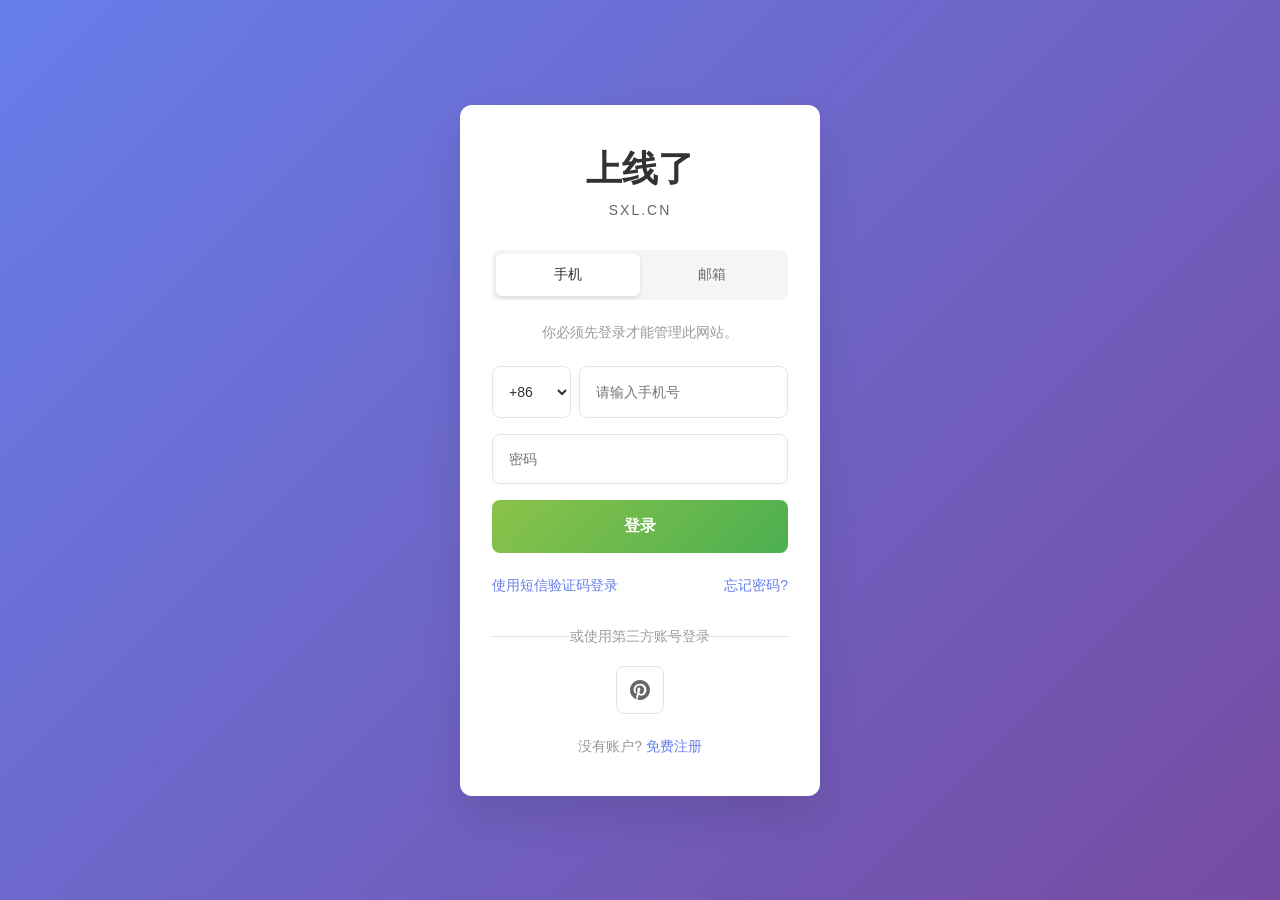
==== chengxu/index.html @ b3b14e8f "Create login page for "Shang Xian Le" web application Co-authored-by: jingxuekang <jingxuekang@gmail" ====
<!DOCTYPE html>
<html lang="zh-CN">
<head>
    <meta charset="UTF-8">
    <meta name="viewport" content="width=device-width, initial-scale=1.0">
    <title>上线了 - 登录</title>
    <link rel="stylesheet" href="style.css">
</head>
<body>
    <div class="login-container">
        <div class="login-box">
            <div class="logo">
                <h1>上线了</h1>
                <p class="domain">SXL.CN</p>
            </div>
            
            <div class="login-type-selector">
                <button class="type-btn active" data-type="phone">手机</button>
                <button class="type-btn" data-type="email">邮箱</button>
            </div>
            
            <div class="description">
                你必须先登录才能管理此网站。
            </div>
            
            <form class="login-form">
                <div class="input-group phone-input">
                    <select class="country-code">
                        <option value="+86">+86</option>
                        <option value="+1">+1</option>
                        <option value="+44">+44</option>
                    </select>
                    <input type="tel" placeholder="请输入手机号" class="phone-field">
                </div>
                
                <div class="input-group email-input" style="display: none;">
                    <input type="email" placeholder="请输入邮箱" class="email-field">
                </div>
                
                <div class="input-group">
                    <input type="password" placeholder="密码" class="password-field">
                </div>
                
                <button type="submit" class="login-btn">登录</button>
            </form>
            
            <div class="login-options">
                <a href="#" class="sms-login">使用短信验证码登录</a>
                <a href="#" class="forgot-password">忘记密码?</a>
            </div>
            
            <div class="third-party">
                <div class="divider">
                    <span>或使用第三方账号登录</span>
                </div>
                <div class="third-party-btn">
                    <svg width="20" height="20" viewBox="0 0 24 24" fill="currentColor">
                        <path d="M12.017 0C5.396 0 .029 5.367.029 11.987c0 5.079 3.158 9.417 7.618 11.174-.105-.949-.199-2.403.042-3.441.219-.937 1.404-5.965 1.404-5.965s-.359-.719-.359-1.782c0-1.668.967-2.914 2.171-2.914 1.023 0 1.518.769 1.518 1.69 0 1.029-.655 2.568-.994 3.995-.283 1.194.599 2.169 1.777 2.169 2.133 0 3.772-2.249 3.772-5.495 0-2.873-2.064-4.882-5.012-4.882-3.414 0-5.418 2.561-5.418 5.207 0 1.031.397 2.138.893 2.738.098.119.112.224.083.345l-.333 1.36c-.053.22-.174.267-.402.161-1.499-.698-2.436-2.888-2.436-4.649 0-3.785 2.75-7.262 7.929-7.262 4.163 0 7.398 2.967 7.398 6.931 0 4.136-2.607 7.464-6.227 7.464-1.216 0-2.357-.631-2.749-1.378l-.748 2.853c-.271 1.043-1.002 2.35-1.492 3.146C9.57 23.812 10.763 24.009 12.017 24c6.624 0 11.99-5.367 11.99-11.987C24.007 5.367 18.641.001 12.017.001z"/>
                    </svg>
                </div>
            </div>
            
            <div class="register-link">
                没有账户? <a href="#">免费注册</a>
            </div>
        </div>
    </div>
    
    <script src="script.js"></script>
</body>
</html>
---- chengxu/style.css ----
* {
    margin: 0;
    padding: 0;
    box-sizing: border-box;
}

body {
    font-family: -apple-system, BlinkMacSystemFont, 'Segoe UI', 'PingFang SC', 'Hiragino Sans GB', 'Microsoft YaHei', 'Helvetica Neue', Helvetica, Arial, sans-serif;
    height: 100vh;
    background: linear-gradient(135deg, #667eea 0%, #764ba2 100%);
    display: flex;
    align-items: center;
    justify-content: center;
    color: #333;
}

.login-container {
    width: 100%;
    max-width: 400px;
    padding: 20px;
}

.login-box {
    background: white;
    border-radius: 12px;
    padding: 40px 32px;
    box-shadow: 0 20px 40px rgba(0, 0, 0, 0.1);
    text-align: center;
}

.logo h1 {
    font-size: 36px;
    font-weight: 600;
    color: #333;
    margin-bottom: 8px;
}

.logo .domain {
    font-size: 14px;
    color: #666;
    margin-bottom: 32px;
    letter-spacing: 2px;
}

.login-type-selector {
    display: flex;
    background: #f5f5f5;
    border-radius: 8px;
    padding: 4px;
    margin-bottom: 24px;
}

.type-btn {
    flex: 1;
    padding: 12px;
    border: none;
    background: transparent;
    color: #666;
    font-size: 14px;
    border-radius: 6px;
    cursor: pointer;
    transition: all 0.3s ease;
}

.type-btn.active {
    background: white;
    color: #333;
    box-shadow: 0 2px 4px rgba(0, 0, 0, 0.1);
}

.description {
    color: #999;
    font-size: 14px;
    margin-bottom: 24px;
}

.login-form {
    margin-bottom: 24px;
}

.input-group {
    margin-bottom: 16px;
    display: flex;
    gap: 8px;
}

.input-group.phone-input {
    display: flex;
}

.country-code {
    width: 80px;
    padding: 16px 12px;
    border: 1px solid #e1e5e9;
    border-radius: 8px;
    font-size: 14px;
    background: white;
    color: #333;
}

.phone-field,
.email-field,
.password-field {
    flex: 1;
    padding: 16px;
    border: 1px solid #e1e5e9;
    border-radius: 8px;
    font-size: 14px;
    outline: none;
    transition: border-color 0.3s ease;
}

.phone-field:focus,
.email-field:focus,
.password-field:focus {
    border-color: #667eea;
}

.email-field {
    width: 100%;
}

.login-btn {
    width: 100%;
    padding: 16px;
    background: linear-gradient(135deg, #8BC34A 0%, #4CAF50 100%);
    color: white;
    border: none;
    border-radius: 8px;
    font-size: 16px;
    font-weight: 600;
    cursor: pointer;
    transition: transform 0.2s ease;
}

.login-btn:hover {
    transform: translateY(-1px);
}

.login-options {
    display: flex;
    justify-content: space-between;
    margin-bottom: 32px;
}

.sms-login,
.forgot-password {
    color: #667eea;
    text-decoration: none;
    font-size: 14px;
    transition: color 0.3s ease;
}

.sms-login:hover,
.forgot-password:hover {
    color: #5a6fd8;
}

.third-party {
    margin-bottom: 24px;
}

.divider {
    position: relative;
    margin-bottom: 20px;
}

.divider::before {
    content: '';
    position: absolute;
    top: 50%;
    left: 0;
    right: 0;
    height: 1px;
    background: #e1e5e9;
}

.divider span {
    background: white;
    padding: 0 16px;
    color: #999;
    font-size: 14px;
}

.third-party-btn {
    display: inline-flex;
    align-items: center;
    justify-content: center;
    width: 48px;
    height: 48px;
    border: 1px solid #e1e5e9;
    border-radius: 8px;
    color: #666;
    cursor: pointer;
    transition: all 0.3s ease;
}

.third-party-btn:hover {
    border-color: #667eea;
    color: #667eea;
}

.register-link {
    color: #999;
    font-size: 14px;
}

.register-link a {
    color: #667eea;
    text-decoration: none;
}

.register-link a:hover {
    text-decoration: underline;
}

/* 响应式设计 */
@media (max-width: 480px) {
    .login-container {
        padding: 16px;
    }
    
    .login-box {
        padding: 32px 24px;
    }
    
    .logo h1 {
        font-size: 28px;
    }
    
    .login-options {
        flex-direction: column;
        gap: 12px;
        text-align: center;
    }
}
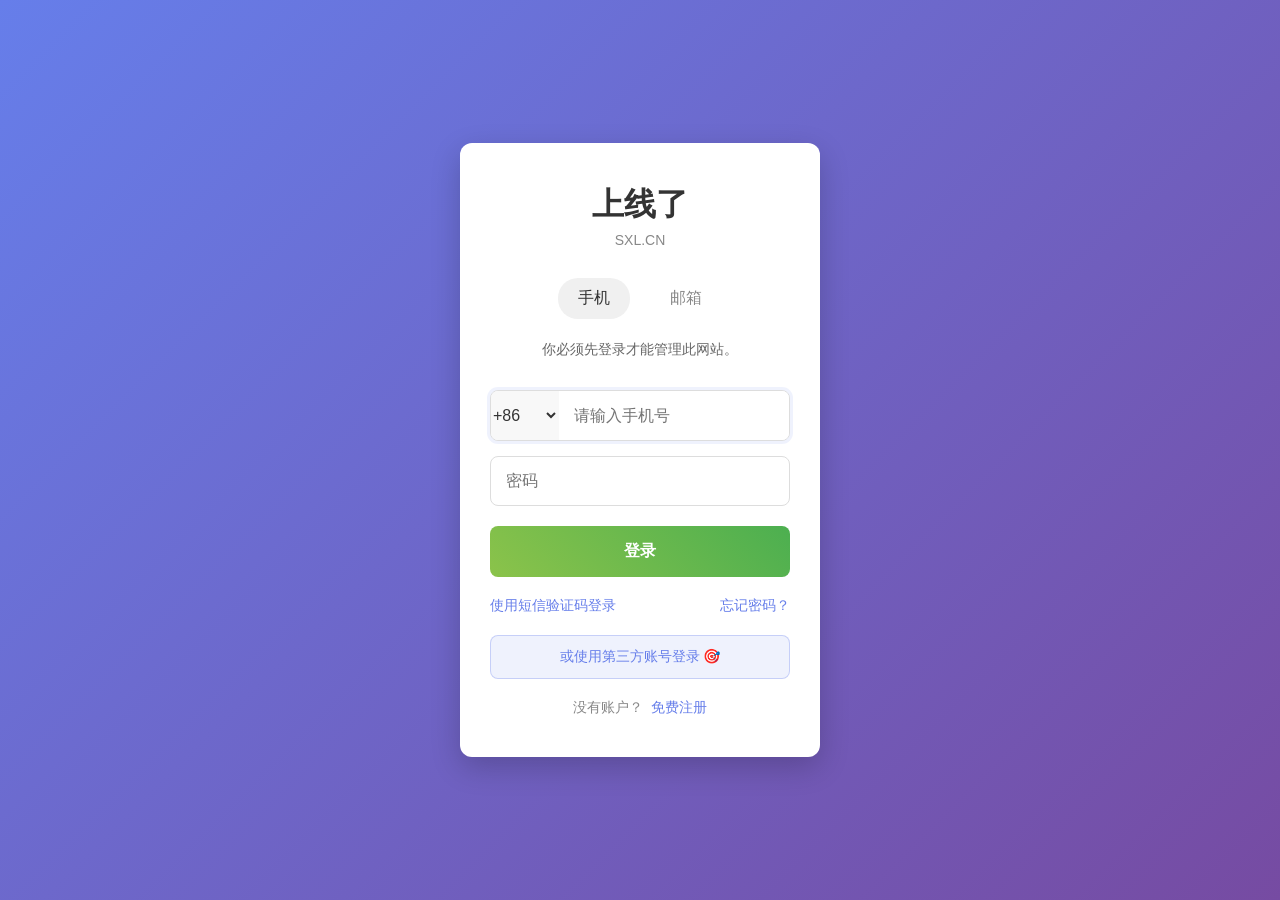
==== commit 0e7a9adf: "Create login page demo with modern UI and interactive features Co-authored-by: jingxuekang <jingxuek" ====
--- a/chengxu/index.html
+++ b/chengxu/index.html
@@ -7,61 +7,58 @@
     <link rel="stylesheet" href="style.css">
 </head>
 <body>
-    <div class="login-container">
+    <div class="container">
         <div class="login-box">
-            <div class="logo">
+            <!-- 品牌标识 -->
+            <div class="brand">
                 <h1>上线了</h1>
                 <p class="domain">SXL.CN</p>
             </div>
             
-            <div class="login-type-selector">
-                <button class="type-btn active" data-type="phone">手机</button>
-                <button class="type-btn" data-type="email">邮箱</button>
+            <!-- 平台选择 -->
+            <div class="platform-tabs">
+                <button class="tab active">手机</button>
+                <button class="tab">邮箱</button>
             </div>
             
-            <div class="description">
-                你必须先登录才能管理此网站。
-            </div>
+            <!-- 提示文字 -->
+            <p class="login-tip">你必须先登录才能管理此网站。</p>
             
-            <form class="login-form">
-                <div class="input-group phone-input">
+            <!-- 登录表单 -->
+            <form class="login-form" id="loginForm">
+                <div class="phone-input-group">
                     <select class="country-code">
                         <option value="+86">+86</option>
                         <option value="+1">+1</option>
                         <option value="+44">+44</option>
                     </select>
-                    <input type="tel" placeholder="请输入手机号" class="phone-field">
-                </div>
-                
-                <div class="input-group email-input" style="display: none;">
-                    <input type="email" placeholder="请输入邮箱" class="email-field">
+                    <input type="tel" class="phone-input" placeholder="请输入手机号" required>
                 </div>
                 
                 <div class="input-group">
-                    <input type="password" placeholder="密码" class="password-field">
+                    <input type="password" class="password-input" placeholder="密码" required>
                 </div>
                 
                 <button type="submit" class="login-btn">登录</button>
             </form>
             
-            <div class="login-options">
+            <!-- 辅助链接 -->
+            <div class="helper-links">
                 <a href="#" class="sms-login">使用短信验证码登录</a>
-                <a href="#" class="forgot-password">忘记密码?</a>
+                <a href="#" class="forgot-password">忘记密码？</a>
             </div>
             
+            <!-- 第三方登录 -->
             <div class="third-party">
-                <div class="divider">
-                    <span>或使用第三方账号登录</span>
-                </div>
-                <div class="third-party-btn">
-                    <svg width="20" height="20" viewBox="0 0 24 24" fill="currentColor">
-                        <path d="M12.017 0C5.396 0 .029 5.367.029 11.987c0 5.079 3.158 9.417 7.618 11.174-.105-.949-.199-2.403.042-3.441.219-.937 1.404-5.965 1.404-5.965s-.359-.719-.359-1.782c0-1.668.967-2.914 2.171-2.914 1.023 0 1.518.769 1.518 1.69 0 1.029-.655 2.568-.994 3.995-.283 1.194.599 2.169 1.777 2.169 2.133 0 3.772-2.249 3.772-5.495 0-2.873-2.064-4.882-5.012-4.882-3.414 0-5.418 2.561-5.418 5.207 0 1.031.397 2.138.893 2.738.098.119.112.224.083.345l-.333 1.36c-.053.22-.174.267-.402.161-1.499-.698-2.436-2.888-2.436-4.649 0-3.785 2.75-7.262 7.929-7.262 4.163 0 7.398 2.967 7.398 6.931 0 4.136-2.607 7.464-6.227 7.464-1.216 0-2.357-.631-2.749-1.378l-.748 2.853c-.271 1.043-1.002 2.35-1.492 3.146C9.57 23.812 10.763 24.009 12.017 24c6.624 0 11.99-5.367 11.99-11.987C24.007 5.367 18.641.001 12.017.001z"/>
-                    </svg>
-                </div>
+                <button class="wechat-login">
+                    或使用第三方账号登录 🎯
+                </button>
             </div>
             
+            <!-- 注册链接 -->
             <div class="register-link">
-                没有账户? <a href="#">免费注册</a>
+                <span>没有账户？</span>
+                <a href="#">免费注册</a>
             </div>
         </div>
     </div>
--- a/chengxu/style.css
+++ b/chengxu/style.css
@@ -5,16 +5,15 @@
 }
 
 body {
-    font-family: -apple-system, BlinkMacSystemFont, 'Segoe UI', 'PingFang SC', 'Hiragino Sans GB', 'Microsoft YaHei', 'Helvetica Neue', Helvetica, Arial, sans-serif;
-    height: 100vh;
+    font-family: -apple-system, BlinkMacSystemFont, 'Segoe UI', 'PingFang SC', 'Hiragino Sans GB', 'Microsoft YaHei', sans-serif;
     background: linear-gradient(135deg, #667eea 0%, #764ba2 100%);
+    min-height: 100vh;
     display: flex;
     align-items: center;
     justify-content: center;
-    color: #333;
-}
-
-.login-container {
+}
+
+.container {
     width: 100%;
     max-width: 400px;
     padding: 20px;
@@ -23,191 +22,183 @@
 .login-box {
     background: white;
     border-radius: 12px;
-    padding: 40px 32px;
-    box-shadow: 0 20px 40px rgba(0, 0, 0, 0.1);
+    padding: 40px 30px;
+    box-shadow: 0 10px 30px rgba(0, 0, 0, 0.2);
     text-align: center;
 }
 
-.logo h1 {
-    font-size: 36px;
-    font-weight: 600;
+/* 品牌标识 */
+.brand h1 {
+    font-size: 32px;
+    font-weight: bold;
     color: #333;
-    margin-bottom: 8px;
-}
-
-.logo .domain {
-    font-size: 14px;
+    margin-bottom: 5px;
+}
+
+.brand .domain {
+    font-size: 14px;
+    color: #888;
+    margin-bottom: 30px;
+}
+
+/* 平台选择标签 */
+.platform-tabs {
+    display: flex;
+    justify-content: center;
+    margin-bottom: 20px;
+    gap: 20px;
+}
+
+.tab {
+    background: none;
+    border: none;
+    padding: 10px 20px;
+    font-size: 16px;
+    color: #888;
+    cursor: pointer;
+    border-radius: 20px;
+    transition: all 0.3s ease;
+}
+
+.tab.active {
+    background: #f0f0f0;
+    color: #333;
+}
+
+.tab:hover {
+    background: #f5f5f5;
+}
+
+/* 提示文字 */
+.login-tip {
     color: #666;
-    margin-bottom: 32px;
-    letter-spacing: 2px;
-}
-
-.login-type-selector {
-    display: flex;
-    background: #f5f5f5;
-    border-radius: 8px;
-    padding: 4px;
-    margin-bottom: 24px;
-}
-
-.type-btn {
+    font-size: 14px;
+    margin-bottom: 30px;
+    line-height: 1.5;
+}
+
+/* 表单样式 */
+.login-form {
+    margin-bottom: 20px;
+}
+
+.phone-input-group {
+    display: flex;
+    margin-bottom: 15px;
+    border: 1px solid #ddd;
+    border-radius: 8px;
+    overflow: hidden;
+    background: white;
+}
+
+.country-code {
+    border: none;
+    padding: 15px 10px;
+    background: #f8f8f8;
+    font-size: 16px;
+    color: #333;
+    cursor: pointer;
+    outline: none;
+    min-width: 80px;
+}
+
+.phone-input {
     flex: 1;
-    padding: 12px;
-    border: none;
-    background: transparent;
-    color: #666;
-    font-size: 14px;
-    border-radius: 6px;
-    cursor: pointer;
-    transition: all 0.3s ease;
-}
-
-.type-btn.active {
-    background: white;
-    color: #333;
-    box-shadow: 0 2px 4px rgba(0, 0, 0, 0.1);
-}
-
-.description {
-    color: #999;
-    font-size: 14px;
-    margin-bottom: 24px;
-}
-
-.login-form {
-    margin-bottom: 24px;
+    border: none;
+    padding: 15px;
+    font-size: 16px;
+    outline: none;
 }
 
 .input-group {
-    margin-bottom: 16px;
-    display: flex;
-    gap: 8px;
-}
-
-.input-group.phone-input {
-    display: flex;
-}
-
-.country-code {
-    width: 80px;
-    padding: 16px 12px;
-    border: 1px solid #e1e5e9;
-    border-radius: 8px;
-    font-size: 14px;
-    background: white;
-    color: #333;
-}
-
-.phone-field,
-.email-field,
-.password-field {
-    flex: 1;
-    padding: 16px;
-    border: 1px solid #e1e5e9;
-    border-radius: 8px;
-    font-size: 14px;
+    margin-bottom: 20px;
+}
+
+.password-input {
+    width: 100%;
+    padding: 15px;
+    border: 1px solid #ddd;
+    border-radius: 8px;
+    font-size: 16px;
     outline: none;
     transition: border-color 0.3s ease;
 }
 
-.phone-field:focus,
-.email-field:focus,
-.password-field:focus {
+.password-input:focus,
+.phone-input:focus {
     border-color: #667eea;
 }
 
-.email-field {
-    width: 100%;
-}
-
+/* 登录按钮 */
 .login-btn {
     width: 100%;
-    padding: 16px;
-    background: linear-gradient(135deg, #8BC34A 0%, #4CAF50 100%);
+    padding: 15px;
+    background: linear-gradient(45deg, #8bc34a, #4caf50);
     color: white;
     border: none;
     border-radius: 8px;
     font-size: 16px;
-    font-weight: 600;
-    cursor: pointer;
-    transition: transform 0.2s ease;
+    font-weight: bold;
+    cursor: pointer;
+    transition: all 0.3s ease;
 }
 
 .login-btn:hover {
+    background: linear-gradient(45deg, #7cb342, #43a047);
     transform: translateY(-1px);
-}
-
-.login-options {
+    box-shadow: 0 4px 12px rgba(76, 175, 80, 0.3);
+}
+
+/* 辅助链接 */
+.helper-links {
     display: flex;
     justify-content: space-between;
-    margin-bottom: 32px;
-}
-
-.sms-login,
-.forgot-password {
+    margin-bottom: 20px;
+}
+
+.helper-links a {
     color: #667eea;
     text-decoration: none;
     font-size: 14px;
     transition: color 0.3s ease;
 }
 
-.sms-login:hover,
-.forgot-password:hover {
+.helper-links a:hover {
     color: #5a6fd8;
-}
-
+    text-decoration: underline;
+}
+
+/* 第三方登录 */
 .third-party {
-    margin-bottom: 24px;
-}
-
-.divider {
-    position: relative;
-    margin-bottom: 20px;
-}
-
-.divider::before {
-    content: '';
-    position: absolute;
-    top: 50%;
-    left: 0;
-    right: 0;
-    height: 1px;
-    background: #e1e5e9;
-}
-
-.divider span {
-    background: white;
-    padding: 0 16px;
-    color: #999;
-    font-size: 14px;
-}
-
-.third-party-btn {
-    display: inline-flex;
-    align-items: center;
-    justify-content: center;
-    width: 48px;
-    height: 48px;
-    border: 1px solid #e1e5e9;
-    border-radius: 8px;
-    color: #666;
+    margin-bottom: 20px;
+}
+
+.wechat-login {
+    width: 100%;
+    padding: 12px;
+    background: rgba(102, 126, 234, 0.1);
+    color: #667eea;
+    border: 1px solid rgba(102, 126, 234, 0.3);
+    border-radius: 8px;
+    font-size: 14px;
     cursor: pointer;
     transition: all 0.3s ease;
 }
 
-.third-party-btn:hover {
-    border-color: #667eea;
-    color: #667eea;
-}
-
+.wechat-login:hover {
+    background: rgba(102, 126, 234, 0.2);
+}
+
+/* 注册链接 */
 .register-link {
-    color: #999;
+    color: #888;
     font-size: 14px;
 }
 
 .register-link a {
     color: #667eea;
     text-decoration: none;
+    margin-left: 5px;
 }
 
 .register-link a:hover {
@@ -216,21 +207,31 @@
 
 /* 响应式设计 */
 @media (max-width: 480px) {
-    .login-container {
-        padding: 16px;
+    .container {
+        padding: 10px;
     }
     
     .login-box {
-        padding: 32px 24px;
+        padding: 30px 20px;
     }
     
-    .logo h1 {
+    .brand h1 {
         font-size: 28px;
     }
     
-    .login-options {
+    .helper-links {
         flex-direction: column;
-        gap: 12px;
+        gap: 10px;
         text-align: center;
     }
+}
+
+/* 输入框聚焦动画 */
+.phone-input-group:focus-within {
+    border-color: #667eea;
+    box-shadow: 0 0 0 3px rgba(102, 126, 234, 0.1);
+}
+
+.password-input:focus {
+    box-shadow: 0 0 0 3px rgba(102, 126, 234, 0.1);
 }
